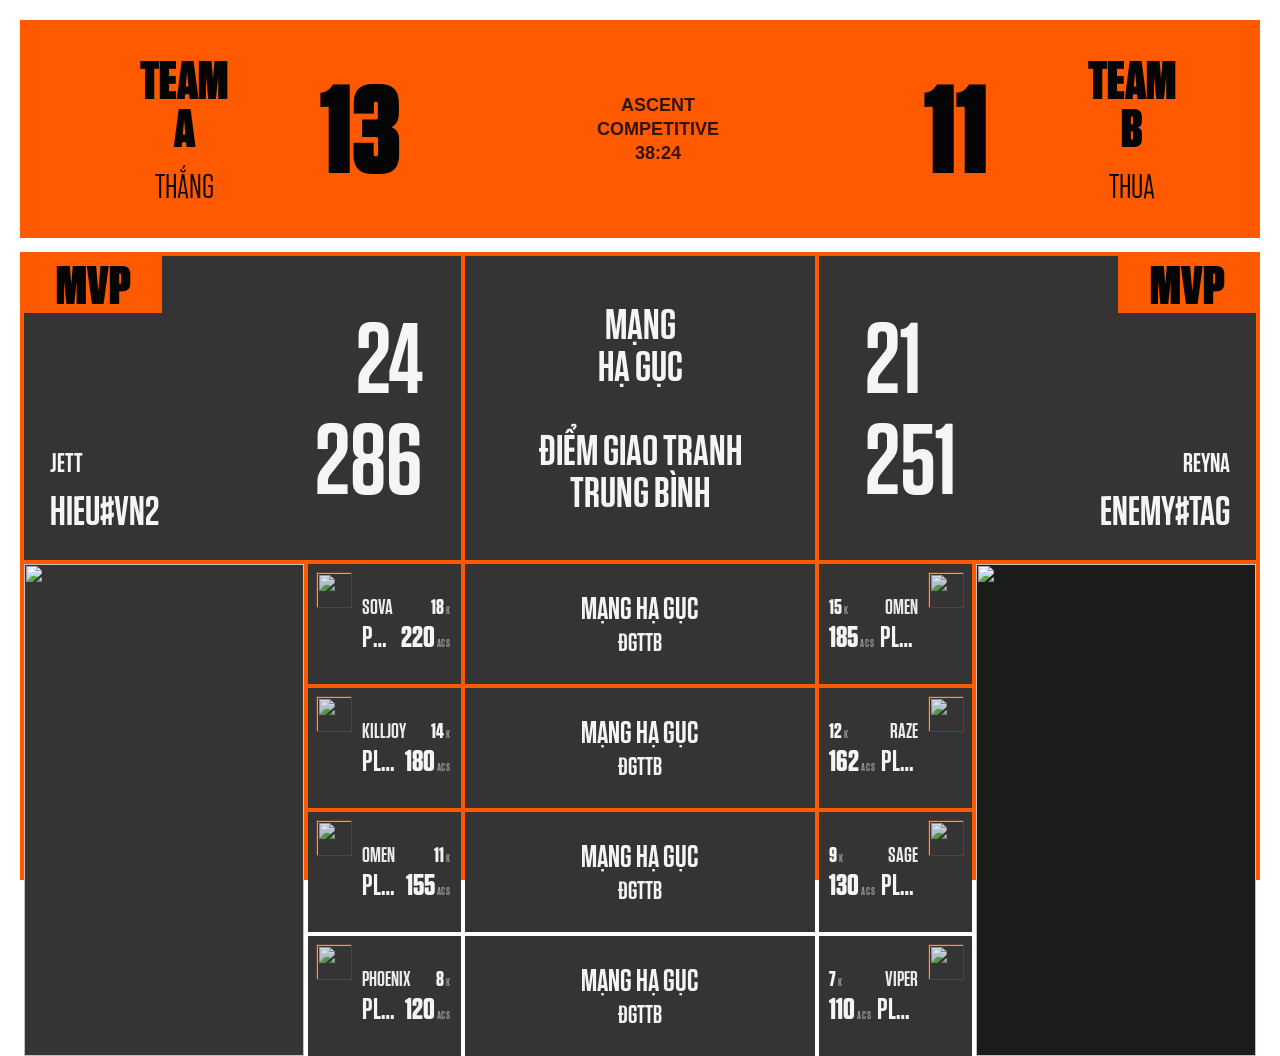
==== preview.html @ a328e536 "init: valorant postgame stats overlay với Henrik Dev v4" ====
﻿<!doctype html>
<html lang="vi">
<head>
  <meta charset="utf-8" />
  <meta name="viewport" content="width=device-width, initial-scale=1" />
  <title>VALORANT Postgame Overlay</title>
  <link rel="stylesheet" href="/static/css/overlay.css" />
</head>
<body>
  <main class="stage" id="stage" aria-label="VALORANT postgame overlay">
    <section class="overlay">
      <header class="score-header">
        <div class="team-block">
          <div class="team-name" data-bind="leftTeamName">TEAM A</div>
          <div class="result" data-bind="leftResult">THẮNG</div>
        </div>
        <div class="score" data-bind="leftScore">13</div>
        <div class="match-meta">
          <div data-bind="mapName">ASCENT</div>
          <div data-bind="queueName">COMPETITIVE</div>
          <div data-bind="duration">38:24</div>
        </div>
        <div class="score" data-bind="rightScore">13</div>
        <div class="team-block">
          <div class="team-name" data-bind="rightTeamName">TEAM A</div>
          <div class="result" data-bind="rightResult">THẮNG</div>
        </div>
      </header>

      <section class="main-grid">
        <div class="d-flex mvp-block-left">
          <article class="cell mvp-side left">
            <div class="mvp-ribbon">MVP</div>
            <div>
              <div class="player-name-small" data-bind="leftMvpAgent">AGENTASJSDF</div>
              <div class="player-name-large" data-bind="leftMvpName">AGENTASJSDFfanjaks</div>
            </div>
          </article>
  
          <article class="cell big-stat">
            <div class="numbers">
              <span data-bind="leftMvpKills">300</span>
              <span data-bind="leftMvpAcs">300</span>
            </div>
          </article>
        </div>

        <article class="cell center-title">
          <div>MẠNG<br>HẠ GỤC<br><br>ĐIỂM GIAO TRANH<br>TRUNG BÌNH</div>
        </article>

        <div class="d-flex mvp-block-right">
          <article class="cell big-stat">
            <div class="numbers">
              <span data-bind="rightMvpKills">300</span>
              <span data-bind="rightMvpAcs">300</span>
            </div>
          </article>
  
          <article class="cell mvp-side right">
            <div class="mvp-ribbon">MVP</div>
            <div>
              <div class="player-name-small" data-bind="rightMvpAgent">AGENTASJSDF</div>
              <div class="player-name-large" data-bind="rightMvpName">AGENTASJSDFfanjaks</div>
            </div>
          </article>
        </div>

        <aside class="cell side-panel">
          <img class="agent-art" data-panel-img="left" src="" alt="" />
        </aside>

        <article class="cell round-row round-row-l">
          <img class="agent-icon agent-icon-tl" data-round-left-icon="0" src="" alt="" />
          <div class="row-text">
            <div class="row-line">
              <div class="sub" data-round-left-sub="0">AGENTASJSDF</div>
              <span class="row-num"><span data-round-left-kills="0">0</span><span class="nl">K</span></span>
            </div>
            <div class="row-line">
              <div class="main" data-round-left-main="0">AGENTASJSDFfanjaks</div>
              <span class="row-num"><span data-round-left-acs="0">0</span><span class="nl">ACS</span></span>
            </div>
          </div>
        </article>
        <article class="cell round-center">
          <div>
            <div class="label">MẠNG HẠ GỤC</div>
            <div class="value">ĐGTTB</div>
          </div>
        </article>
        <article class="cell round-row round-row-r">
          <img class="agent-icon agent-icon-tr" data-round-right-icon="0" src="" alt="" />
          <div class="row-text">
            <div class="row-line">
              <span class="row-num"><span data-round-right-kills="0">0</span><span class="nl">K</span></span>
              <div class="sub" data-round-right-sub="0">AGENTASJSDF</div>
            </div>
            <div class="row-line">
              <span class="row-num"><span data-round-right-acs="0">0</span><span class="nl">ACS</span></span>
              <div class="main" data-round-right-main="0">AGENTASJSDFfanjaks</div>
            </div>
          </div>
        </article>

        <aside class="cell side-panel right">
          <img class="agent-art" data-panel-img="right" src="" alt="" />
        </aside>

        <article class="cell round-row round-row-l">
          <img class="agent-icon agent-icon-tl" data-round-left-icon="1" src="" alt="" />
          <div class="row-text">
            <div class="row-line">
              <div class="sub" data-round-left-sub="1">AGENTASJSDF</div>
              <span class="row-num"><span data-round-left-kills="1">0</span><span class="nl">K</span></span>
            </div>
            <div class="row-line">
              <div class="main" data-round-left-main="1">AGENTASJSDFfanjaks</div>
              <span class="row-num"><span data-round-left-acs="1">0</span><span class="nl">ACS</span></span>
            </div>
          </div>
        </article>
        <article class="cell round-center">
          <div>
            <div class="label">MẠNG HẠ GỤC</div>
            <div class="value">ĐGTTB</div>
          </div>
        </article>
        <article class="cell round-row round-row-r">
          <img class="agent-icon agent-icon-tr" data-round-right-icon="1" src="" alt="" />
          <div class="row-text">
            <div class="row-line">
              <span class="row-num"><span data-round-right-kills="1">0</span><span class="nl">K</span></span>
              <div class="sub" data-round-right-sub="1">AGENTASJSDF</div>
            </div>
            <div class="row-line">
              <span class="row-num"><span data-round-right-acs="1">0</span><span class="nl">ACS</span></span>
              <div class="main" data-round-right-main="1">AGENTASJSDFfanjaks</div>
            </div>
          </div>
        </article>

        <article class="cell round-row round-row-l">
          <img class="agent-icon agent-icon-tl" data-round-left-icon="2" src="" alt="" />
          <div class="row-text">
            <div class="row-line">
              <div class="sub" data-round-left-sub="2">AGENTASJSDF</div>
              <span class="row-num"><span data-round-left-kills="2">0</span><span class="nl">K</span></span>
            </div>
            <div class="row-line">
              <div class="main" data-round-left-main="2">AGENTASJSDFfanjaks</div>
              <span class="row-num"><span data-round-left-acs="2">0</span><span class="nl">ACS</span></span>
            </div>
          </div>
        </article>
        <article class="cell round-center">
          <div>
            <div class="label">MẠNG HẠ GỤC</div>
            <div class="value">ĐGTTB</div>
          </div>
        </article>
        <article class="cell round-row round-row-r">
          <img class="agent-icon agent-icon-tr" data-round-right-icon="2" src="" alt="" />
          <div class="row-text">
            <div class="row-line">
              <span class="row-num"><span data-round-right-kills="2">0</span><span class="nl">K</span></span>
              <div class="sub" data-round-right-sub="2">AGENTASJSDF</div>
            </div>
            <div class="row-line">
              <span class="row-num"><span data-round-right-acs="2">0</span><span class="nl">ACS</span></span>
              <div class="main" data-round-right-main="2">AGENTASJSDFfanjaks</div>
            </div>
          </div>
        </article>

        <article class="cell round-row round-row-l">
          <img class="agent-icon agent-icon-tl" data-round-left-icon="3" src="" alt="" />
          <div class="row-text">
            <div class="row-line">
              <div class="sub" data-round-left-sub="3">AGENTASJSDF</div>
              <span class="row-num"><span data-round-left-kills="3">0</span><span class="nl">K</span></span>
            </div>
            <div class="row-line">
              <div class="main" data-round-left-main="3">AGENTASJSDFfanjaks</div>
              <span class="row-num"><span data-round-left-acs="3">0</span><span class="nl">ACS</span></span>
            </div>
          </div>
        </article>
        <article class="cell round-center">
          <div>
            <div class="label">MẠNG HẠ GỤC</div>
            <div class="value">ĐGTTB</div>
          </div>
        </article>
        <article class="cell round-row round-row-r">
          <img class="agent-icon agent-icon-tr" data-round-right-icon="3" src="" alt="" />
          <div class="row-text">
            <div class="row-line">
              <span class="row-num"><span data-round-right-kills="3">0</span><span class="nl">K</span></span>
              <div class="sub" data-round-right-sub="3">AGENTASJSDF</div>
            </div>
            <div class="row-line">
              <span class="row-num"><span data-round-right-acs="3">0</span><span class="nl">ACS</span></span>
              <div class="main" data-round-right-main="3">AGENTASJSDFfanjaks</div>
            </div>
          </div>
        </article>
      </section>
    </section>
  </main>

  <script src="/static/js/overlay.js"></script>
</body>
</html>
---- static/css/overlay.css ----
@font-face {
  font-family: "Tungsten";
  src: url("/font/SVN-Tungsten Black.otf") format("opentype");
  font-weight: 900;
}
@font-face {
  font-family: "Tungsten";
  src: url("/font/SVN-Tungsten Bold.otf") format("opentype");
  font-weight: 700;
}
@font-face {
  font-family: "Tungsten";
  src: url("/font/SVN-Tungsten Semibold.otf") format("opentype");
  font-weight: 600;
}
@font-face {
  font-family: "Tungsten";
  src: url("/font/SVN-Tungsten Medium.otf") format("opentype");
  font-weight: 500;
}
@font-face {
  font-family: "Tungsten";
  src: url("/font/SVN-Tungsten Book.otf") format("opentype");
  font-weight: 400;
}
@font-face {
  font-family: "Tungsten";
  src: url("/font/SVN-Tungsten Light.otf") format("opentype");
  font-weight: 300;
}

:root {
  --canvas-w: 1920;
  --canvas-h: 1080;
  --orange: #ff5a00;
  --orange-soft: #ff751e;
  --dark: #343434;
  --dark-2: #1b1d1b;
  --white: #f5f5f5;
  --black: #050505;
  --line: 4px;
}

* { box-sizing: border-box; }

html,
body {
  width: 100%;
  height: 100%;
  margin: 0;
  overflow: hidden;
  background: transparent;
  color: var(--white);
  font-family: "Tungsten", Arial, Helvetica, sans-serif;
  text-transform: uppercase;
}

body {
  display: grid;
  place-items: center;
}

.stage {
  width: min(100vw, calc(100vh * 16 / 9));
  aspect-ratio: 16 / 9;
  background: transparent;
}

.overlay {
  position: absolute;
  inset: 20px;
}

.score-header {
  height: 218px;
  background: var(--orange);
  color: var(--black);
  display: grid;
  grid-template-columns: 1fr 265px 330px 265px 1fr;
  align-items: center;
  padding: 0 120px;
}

.team-block {
  text-align: center;
  line-height: 0.9;
}

.team-block .team-name {
  font-size: 54px;
  font-weight: 900;
}

.team-block .result {
  margin-top: 18px;
  font-size: 34px;
  line-height: 0.92;
}

.score {
  text-align: center;
  font-size: 126px;
  font-weight: 900;
  line-height: 1;
}

.match-meta {
  text-align: center;
  font-family: Arial, Helvetica, sans-serif;
  font-weight: 900;
  font-size: 18px;
  line-height: 1.35;
  opacity: 0.82;
}

.main-grid {
  font-weight: 600;
  position: absolute;
  top: 232px;
  left: 0;
  right: 0;
  bottom: 0;
  display: grid;
  grid-template-columns: 280px 1fr 350px 1fr 280px;
  grid-template-rows: 304px repeat(4, 120px);
  background: var(--orange);
  border: var(--line) solid var(--orange);
  gap: var(--line);
}

.cell {
  position: relative;
  overflow: hidden;
}

.mvp-side {
  flex: 1;
  background: var(--dark);
  display: flex;
  align-items: end;
  padding: 0 26px 30px 26px;
}

.mvp-side.right {
  justify-content: end;
  text-align: right;
}

.mvp-ribbon {
  position: absolute;
  top: 0;
  width: 138px;
  height: 57px;
  background: var(--orange);
  color: var(--black);
  display: grid;
  place-items: center;
  font-size: 55px;
  line-height: 1;
  font-weight: 900;
}

.mvp-side.left .mvp-ribbon { left: 0; }
.mvp-side.right .mvp-ribbon { right: 0; }

.player-name-small {
  font-size: 27px;
  line-height: 0.95;
  color: var(--white);
  max-width: 100%;
  white-space: nowrap;
  text-overflow: ellipsis;
  overflow: hidden;
}

.player-name-large {
  margin-top: 17px;
  font-size: 41px;
  line-height: 0.9;
  color: var(--white);
  max-width: 100%;
  white-space: nowrap;
  text-overflow: ellipsis;
  overflow: hidden;
}

.big-stat {
  display: flex;
  flex-direction: column;
  justify-content: center;
  padding: 0 38px 0 46px;
  background: var(--dark);
  flex-shrink: 0;
}

.big-stat.right {
  align-items: flex-end;
  padding: 0 46px 0 38px;
  text-align: right;
}

.big-stat .numbers {
  display: grid;
  gap: 23px;
  color: var(--white);
  font-size: 100px;
  line-height: 0.78;
}

.big-stat .metric-labels {
  text-align: center;
  font-size: 47px;
  line-height: 0.92;
  color: var(--white);
}

.center-title {
  display: grid;
  place-items: center;
  text-align: center;
  background: var(--dark);
  color: var(--white);
  font-size: 43px;
  line-height: 0.98;
  padding: 10px 26px;
}

.side-panel {
  grid-row: 2 / span 4;
  background: var(--dark);
  display: grid;
  place-items: center;
  padding: 0;
  overflow: hidden;
}

.side-panel.right {
  grid-column: 5;
  background: var(--dark-2);
}

.agent-art {
  width: 100%;
  height: 100%;
  object-fit: cover;
  object-position: top center;
  display: block;
}

.agent-icon {
  position: absolute;
  width: 36px;
  height: 36px;
  object-fit: cover;
  opacity: 0.85;
  border: 1px solid rgba(255, 90, 0, 0.3);
}
.agent-icon-tl { top: 8px; left: 8px; }
.agent-icon-tr { top: 8px; right: 8px; }

.round-row {
  background: var(--dark);
}

.round-row-l {
  display: flex;
  align-items: center;
  padding: 8px 10px 8px 54px;
  text-align: left;
}

.round-row-r {
  display: flex;
  align-items: center;
  justify-content: flex-end;
  padding: 8px 54px 8px 10px;
  text-align: right;
}

.row-text {
  min-width: 0;
  flex: 1;
  overflow: hidden;
  display: flex;
  flex-direction: column;
  gap: 7px;
}

.row-line {
  display: flex;
  align-items: baseline;
  justify-content: space-between;
  gap: 6px;
}

.row-num {
  white-space: nowrap;
  flex-shrink: 0;
  font-weight: 700;
  line-height: 0.9;
  color: var(--white);
}

.row-line:first-child .row-num { font-size: 21px; }
.row-line:last-child  .row-num { font-size: 30px; }

.row-num .nl {
  font-size: 11px;
  font-weight: 600;
  opacity: 0.5;
  letter-spacing: 0.07em;
  margin-left: 2px;
}

.round-row .sub {
  font-size: 21px;
  line-height: 0.9;
  color: var(--white);
  opacity: 0.95;
  white-space: nowrap;
  overflow: hidden;
  text-overflow: ellipsis;
  flex: 1;
  min-width: 0;
}

.round-row .main {
  font-size: 30px;
  line-height: 0.9;
  color: var(--white);
  white-space: nowrap;
  overflow: hidden;
  text-overflow: ellipsis;
  flex: 1;
  min-width: 0;
}

.round-center {
  display: grid;
  place-items: center;
  text-align: center;
  background: var(--dark);
  color: var(--white);
  padding: 10px 16px;
}

.round-center .label {
  font-size: 31px;
  line-height: 0.9;
}

.round-center .value {
  margin-top: 8px;
  font-size: 25px;
  line-height: 0.9;
}

.screen-label {
  position: absolute;
  left: 52px;
  top: 240px;
  font-family: Arial, Helvetica, sans-serif;
  font-weight: 900;
  color: rgba(255,255,255,0.0);
}

.mvp-block-left { grid-column: 1 / 3; }
.mvp-block-left .big-stat span { text-align: right; }
.mvp-block-right { grid-column: 4 / 6; }

.d-flex {
  display: flex;
  height: 100%;
  align-items: stretch;
  justify-content: space-between;
}

@media (max-aspect-ratio: 16/9) {
  .stage { width: 100vw; }
}
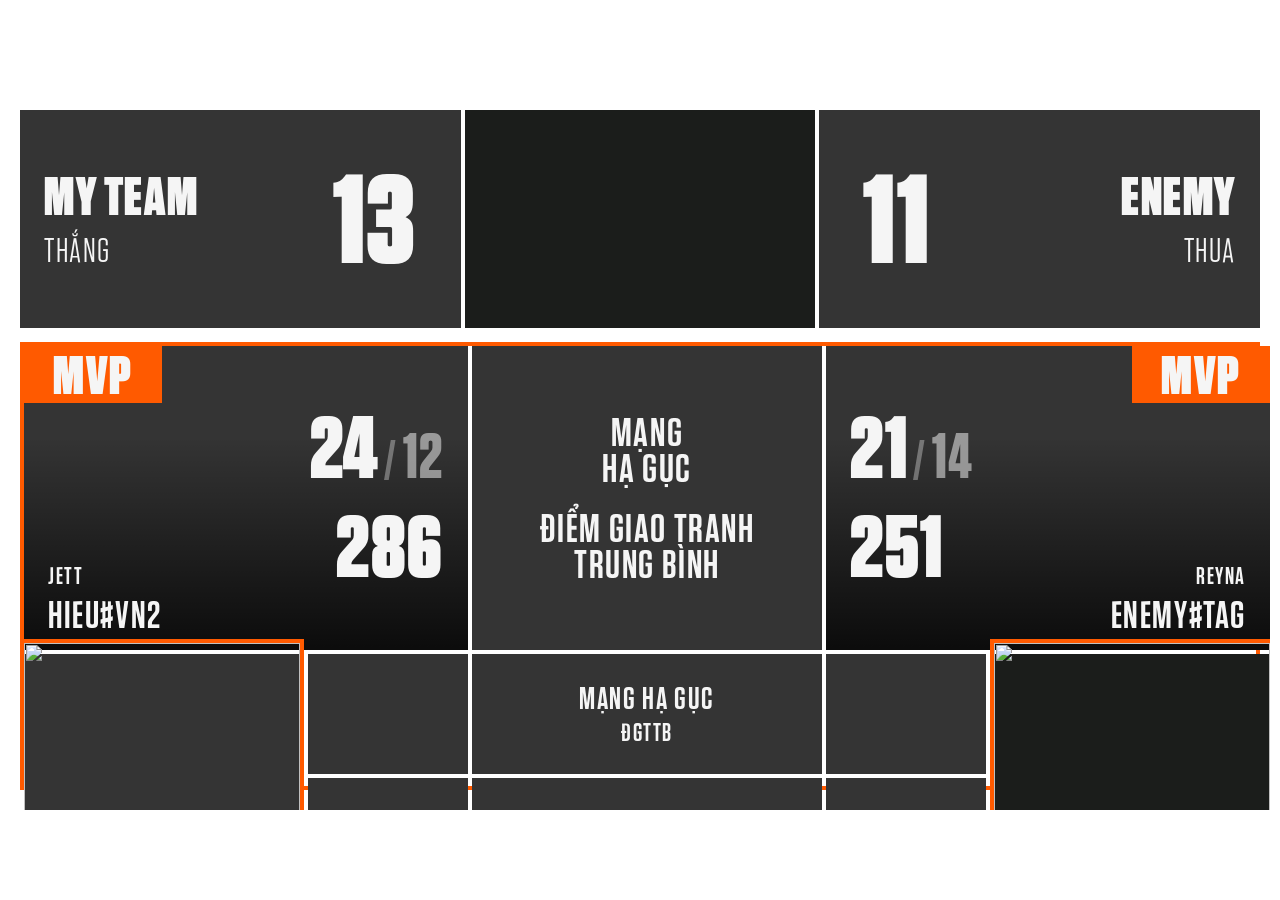
==== commit 3c8b3125: "feat: add map panels, map name labels, and splash art to overlay" ====
--- a/preview.html
+++ b/preview.html
@@ -8,207 +8,232 @@
 </head>
 <body>
   <main class="stage" id="stage" aria-label="VALORANT postgame overlay">
+    <div class="bg-layer" id="bg-layer"></div>
     <section class="overlay">
+
       <header class="score-header">
-        <div class="team-block">
-          <div class="team-name" data-bind="leftTeamName">TEAM A</div>
-          <div class="result" data-bind="leftResult">THẮNG</div>
+        <div class="team-block left">
+          <img class="team-logo" data-bind-img="leftTeamLogo" src="" alt="" />
+          <div class="team-text">
+            <div class="team-name" data-bind="leftTeamName">TEAM A</div>
+            <div class="result" data-bind="leftResult">THẮNG</div>
+          </div>
+          <div class="score left" data-bind="leftScore">13</div>
         </div>
-        <div class="score" data-bind="leftScore">13</div>
-        <div class="match-meta">
-          <div data-bind="mapName">ASCENT</div>
-          <div data-bind="queueName">COMPETITIVE</div>
-          <div data-bind="duration">38:24</div>
+        <div class="league-center">
+          <img class="league-logo" data-bind-img="leagueLogo" src="" alt="" />
+          <!-- <div class="match-meta">
+            <div data-bind="mapName">ASCENT</div>
+            <div data-bind="queueName">COMPETITIVE</div>
+            <div data-bind="duration">38:24</div>
+          </div> -->
         </div>
-        <div class="score" data-bind="rightScore">13</div>
-        <div class="team-block">
-          <div class="team-name" data-bind="rightTeamName">TEAM A</div>
-          <div class="result" data-bind="rightResult">THẮNG</div>
+        <div class="team-block right">
+          <img class="team-logo" data-bind-img="rightTeamLogo" src="" alt="" />
+          <div class="team-text right">
+            <div class="team-name" data-bind="rightTeamName">TEAM B</div>
+            <div class="result" data-bind="rightResult">THUA</div>
+          </div>
+          <div class="score right" data-bind="rightScore">11</div>
         </div>
       </header>
 
       <section class="main-grid">
-        <div class="d-flex mvp-block-left">
-          <article class="cell mvp-side left">
-            <div class="mvp-ribbon">MVP</div>
-            <div>
-              <div class="player-name-small" data-bind="leftMvpAgent">AGENTASJSDF</div>
-              <div class="player-name-large" data-bind="leftMvpName">AGENTASJSDFfanjaks</div>
-            </div>
-          </article>
-  
-          <article class="cell big-stat">
-            <div class="numbers">
-              <span data-bind="leftMvpKills">300</span>
-              <span data-bind="leftMvpAcs">300</span>
-            </div>
-          </article>
-        </div>
-
-        <article class="cell center-title">
-          <div>MẠNG<br>HẠ GỤC<br><br>ĐIỂM GIAO TRANH<br>TRUNG BÌNH</div>
-        </article>
-
-        <div class="d-flex mvp-block-right">
-          <article class="cell big-stat">
-            <div class="numbers">
-              <span data-bind="rightMvpKills">300</span>
-              <span data-bind="rightMvpAcs">300</span>
-            </div>
-          </article>
-  
-          <article class="cell mvp-side right">
-            <div class="mvp-ribbon">MVP</div>
-            <div>
-              <div class="player-name-small" data-bind="rightMvpAgent">AGENTASJSDF</div>
-              <div class="player-name-large" data-bind="rightMvpName">AGENTASJSDFfanjaks</div>
-            </div>
-          </article>
-        </div>
-
-        <aside class="cell side-panel">
-          <img class="agent-art" data-panel-img="left" src="" alt="" />
-        </aside>
-
+
+        <!-- ── Row 1: MVP (portrait + stats merged) ────── -->
+        <aside class="cell mvp-cell left">
+          <img class="agent-art" data-bind-img="leftMvpPortrait" src="" alt="" />
+          <div class="mvp-ribbon">MVP</div>
+          <div class="mvp-overlay">
+            <div class="mvp-bottom">
+              <div class="mvp-info">
+                <div class="player-name-small" data-bind="leftMvpAgent">NEON</div>
+                <div class="player-name-large" data-bind="leftMvpName">BUZZ</div>
+              </div>
+              <div class="mvp-numbers left">
+                <div class="mvp-stat-row">
+                  <span class="stat-val" data-bind="leftMvpKills">23</span>
+                  <span class="stat-sep">/</span>
+                  <span class="stat-deaths" data-bind="leftMvpDeaths">16</span>
+                </div>
+                <div class="mvp-stat-row">
+                  <span class="stat-val" data-bind="leftMvpAcs">305</span>
+                </div>
+              </div>
+            </div>
+          </div>
+        </aside>
+
+        <article class="cell center-mvp-labels">
+          <div class="mvp-label-list">
+            <div>MẠNG <br> HẠ GỤC</div>
+            <div>ĐIỂM GIAO TRANH <br> TRUNG BÌNH</div>
+          </div>
+        </article>
+
+        <aside class="cell mvp-cell right">
+          <img class="agent-art" data-bind-img="rightMvpPortrait" src="" alt="" />
+          <div class="mvp-ribbon right">MVP</div>
+          <div class="mvp-overlay">
+            <div class="mvp-bottom">
+              <div class="mvp-numbers right">
+                <div class="mvp-stat-row right">
+                  <span class="stat-deaths" data-bind="rightMvpDeaths">15</span>
+                  <span class="stat-sep">/</span>
+                  <span class="stat-val" data-bind="rightMvpKills">15</span>
+                </div>
+                <div class="mvp-stat-row right">
+                  <span class="stat-val" data-bind="rightMvpAcs">207</span>
+                </div>
+              </div>
+              <div class="mvp-info right">
+                <div class="player-name-small" data-bind="rightMvpAgent">KAY/O</div>
+                <div class="player-name-large" data-bind="rightMvpName">CRAZYGUY</div>
+              </div>
+            </div>
+          </div>
+        </aside>
+
+        <!-- ── Side panels: map image (rows 2–5) ────────── -->
+        <aside class="cell map-panel left">
+          <img class="map-art" data-bind-img="mapImageLeft" src="" alt="" />
+          <div class="map-name-label" data-bind="mapNameLeft">MAP</div>
+        </aside>
+
+        <!-- ── Row 2 ──────────────────────────────────── -->
         <article class="cell round-row round-row-l">
           <img class="agent-icon agent-icon-tl" data-round-left-icon="0" src="" alt="" />
           <div class="row-text">
             <div class="row-line">
-              <div class="sub" data-round-left-sub="0">AGENTASJSDF</div>
-              <span class="row-num"><span data-round-left-kills="0">0</span><span class="nl">K</span></span>
-            </div>
-            <div class="row-line">
-              <div class="main" data-round-left-main="0">AGENTASJSDFfanjaks</div>
-              <span class="row-num"><span data-round-left-acs="0">0</span><span class="nl">ACS</span></span>
-            </div>
-          </div>
-        </article>
-        <article class="cell round-center">
-          <div>
-            <div class="label">MẠNG HẠ GỤC</div>
-            <div class="value">ĐGTTB</div>
-          </div>
+              <div class="sub" data-round-left-sub="0">ASTRA</div>
+              <span class="row-num"><span data-round-left-kills="0">0</span></span>
+            </div>
+            <div class="row-line">
+              <div class="main" data-round-left-main="0">PLAYER01#VN</div>
+              <span class="row-num"><span data-round-left-acs="0">0</span></span>
+            </div>
+          </div>
+        </article>
+        <article class="cell round-center">
+          <div><div class="label">MẠNG HẠ GỤC</div><div class="value">ĐGTTB</div></div>
         </article>
         <article class="cell round-row round-row-r">
           <img class="agent-icon agent-icon-tr" data-round-right-icon="0" src="" alt="" />
           <div class="row-text">
             <div class="row-line">
-              <span class="row-num"><span data-round-right-kills="0">0</span><span class="nl">K</span></span>
-              <div class="sub" data-round-right-sub="0">AGENTASJSDF</div>
-            </div>
-            <div class="row-line">
-              <span class="row-num"><span data-round-right-acs="0">0</span><span class="nl">ACS</span></span>
-              <div class="main" data-round-right-main="0">AGENTASJSDFfanjaks</div>
-            </div>
-          </div>
-        </article>
-
-        <aside class="cell side-panel right">
-          <img class="agent-art" data-panel-img="right" src="" alt="" />
-        </aside>
-
+              <span class="row-num"><span data-round-right-kills="0">0</span></span>
+              <div class="sub" data-round-right-sub="0">OMEN</div>
+            </div>
+            <div class="row-line">
+              <span class="row-num"><span data-round-right-acs="0">0</span></span>
+              <div class="main" data-round-right-main="0">PLAYER06#VN</div>
+            </div>
+          </div>
+        </article>
+
+        <!-- ── Row 3 ──────────────────────────────────── -->
         <article class="cell round-row round-row-l">
           <img class="agent-icon agent-icon-tl" data-round-left-icon="1" src="" alt="" />
           <div class="row-text">
             <div class="row-line">
-              <div class="sub" data-round-left-sub="1">AGENTASJSDF</div>
-              <span class="row-num"><span data-round-left-kills="1">0</span><span class="nl">K</span></span>
-            </div>
-            <div class="row-line">
-              <div class="main" data-round-left-main="1">AGENTASJSDFfanjaks</div>
-              <span class="row-num"><span data-round-left-acs="1">0</span><span class="nl">ACS</span></span>
-            </div>
-          </div>
-        </article>
-        <article class="cell round-center">
-          <div>
-            <div class="label">MẠNG HẠ GỤC</div>
-            <div class="value">ĐGTTB</div>
-          </div>
+              <div class="sub" data-round-left-sub="1">KILLJOY</div>
+              <span class="row-num"><span data-round-left-kills="1">0</span></span>
+            </div>
+            <div class="row-line">
+              <div class="main" data-round-left-main="1">PLAYER02#VN</div>
+              <span class="row-num"><span data-round-left-acs="1">0</span></span>
+            </div>
+          </div>
+        </article>
+        <article class="cell round-center">
+          <div><div class="label">MẠNG HẠ GỤC</div><div class="value">ĐGTTB</div></div>
         </article>
         <article class="cell round-row round-row-r">
           <img class="agent-icon agent-icon-tr" data-round-right-icon="1" src="" alt="" />
           <div class="row-text">
             <div class="row-line">
-              <span class="row-num"><span data-round-right-kills="1">0</span><span class="nl">K</span></span>
-              <div class="sub" data-round-right-sub="1">AGENTASJSDF</div>
-            </div>
-            <div class="row-line">
-              <span class="row-num"><span data-round-right-acs="1">0</span><span class="nl">ACS</span></span>
-              <div class="main" data-round-right-main="1">AGENTASJSDFfanjaks</div>
-            </div>
-          </div>
-        </article>
-
+              <span class="row-num"><span data-round-right-kills="1">0</span></span>
+              <div class="sub" data-round-right-sub="1">RAZE</div>
+            </div>
+            <div class="row-line">
+              <span class="row-num"><span data-round-right-acs="1">0</span></span>
+              <div class="main" data-round-right-main="1">PLAYER07#VN</div>
+            </div>
+          </div>
+        </article>
+
+        <!-- ── Row 4 ──────────────────────────────────── -->
         <article class="cell round-row round-row-l">
           <img class="agent-icon agent-icon-tl" data-round-left-icon="2" src="" alt="" />
           <div class="row-text">
             <div class="row-line">
-              <div class="sub" data-round-left-sub="2">AGENTASJSDF</div>
-              <span class="row-num"><span data-round-left-kills="2">0</span><span class="nl">K</span></span>
-            </div>
-            <div class="row-line">
-              <div class="main" data-round-left-main="2">AGENTASJSDFfanjaks</div>
-              <span class="row-num"><span data-round-left-acs="2">0</span><span class="nl">ACS</span></span>
-            </div>
-          </div>
-        </article>
-        <article class="cell round-center">
-          <div>
-            <div class="label">MẠNG HẠ GỤC</div>
-            <div class="value">ĐGTTB</div>
-          </div>
+              <div class="sub" data-round-left-sub="2">OMEN</div>
+              <span class="row-num"><span data-round-left-kills="2">0</span></span>
+            </div>
+            <div class="row-line">
+              <div class="main" data-round-left-main="2">PLAYER03#VN</div>
+              <span class="row-num"><span data-round-left-acs="2">0</span></span>
+            </div>
+          </div>
+        </article>
+        <article class="cell round-center">
+          <div><div class="label">MẠNG HẠ GỤC</div><div class="value">ĐGTTB</div></div>
         </article>
         <article class="cell round-row round-row-r">
           <img class="agent-icon agent-icon-tr" data-round-right-icon="2" src="" alt="" />
           <div class="row-text">
             <div class="row-line">
-              <span class="row-num"><span data-round-right-kills="2">0</span><span class="nl">K</span></span>
-              <div class="sub" data-round-right-sub="2">AGENTASJSDF</div>
-            </div>
-            <div class="row-line">
-              <span class="row-num"><span data-round-right-acs="2">0</span><span class="nl">ACS</span></span>
-              <div class="main" data-round-right-main="2">AGENTASJSDFfanjaks</div>
-            </div>
-          </div>
-        </article>
-
+              <span class="row-num"><span data-round-right-kills="2">0</span></span>
+              <div class="sub" data-round-right-sub="2">SAGE</div>
+            </div>
+            <div class="row-line">
+              <span class="row-num"><span data-round-right-acs="2">0</span></span>
+              <div class="main" data-round-right-main="2">PLAYER08#VN</div>
+            </div>
+          </div>
+        </article>
+
+        <!-- ── Row 5 ──────────────────────────────────── -->
         <article class="cell round-row round-row-l">
           <img class="agent-icon agent-icon-tl" data-round-left-icon="3" src="" alt="" />
           <div class="row-text">
             <div class="row-line">
-              <div class="sub" data-round-left-sub="3">AGENTASJSDF</div>
-              <span class="row-num"><span data-round-left-kills="3">0</span><span class="nl">K</span></span>
-            </div>
-            <div class="row-line">
-              <div class="main" data-round-left-main="3">AGENTASJSDFfanjaks</div>
-              <span class="row-num"><span data-round-left-acs="3">0</span><span class="nl">ACS</span></span>
-            </div>
-          </div>
-        </article>
-        <article class="cell round-center">
-          <div>
-            <div class="label">MẠNG HẠ GỤC</div>
-            <div class="value">ĐGTTB</div>
-          </div>
+              <div class="sub" data-round-left-sub="3">PHOENIX</div>
+              <span class="row-num"><span data-round-left-kills="3">0</span></span>
+            </div>
+            <div class="row-line">
+              <div class="main" data-round-left-main="3">PLAYER04#VN</div>
+              <span class="row-num"><span data-round-left-acs="3">0</span></span>
+            </div>
+          </div>
+        </article>
+        <article class="cell round-center">
+          <div><div class="label">MẠNG HẠ GỤC</div><div class="value">ĐGTTB</div></div>
         </article>
         <article class="cell round-row round-row-r">
           <img class="agent-icon agent-icon-tr" data-round-right-icon="3" src="" alt="" />
           <div class="row-text">
             <div class="row-line">
-              <span class="row-num"><span data-round-right-kills="3">0</span><span class="nl">K</span></span>
-              <div class="sub" data-round-right-sub="3">AGENTASJSDF</div>
-            </div>
-            <div class="row-line">
-              <span class="row-num"><span data-round-right-acs="3">0</span><span class="nl">ACS</span></span>
-              <div class="main" data-round-right-main="3">AGENTASJSDFfanjaks</div>
-            </div>
-          </div>
-        </article>
+              <span class="row-num"><span data-round-right-kills="3">0</span></span>
+              <div class="sub" data-round-right-sub="3">VIPER</div>
+            </div>
+            <div class="row-line">
+              <span class="row-num"><span data-round-right-acs="3">0</span></span>
+              <div class="main" data-round-right-main="3">PLAYER09#VN</div>
+            </div>
+          </div>
+        </article>
+
+        <!-- ── Right map panel (rows 2–5) ────────────── -->
+        <aside class="cell map-panel right">
+          <img class="map-art" data-bind-img="mapImageRight" src="" alt="" />
+          <div class="map-name-label" data-bind="mapNameRight">MAP</div>
+        </aside>
+
       </section>
     </section>
   </main>
 
   <script src="/static/js/overlay.js"></script>
 </body>
-</html>+</html>
--- a/static/css/overlay.css
+++ b/static/css/overlay.css
@@ -1,380 +1,431 @@
 @font-face {
   font-family: "Tungsten";
-  src: url("/font/SVN-Tungsten Black.otf") format("opentype");
+  src: url("/static/fonts/SVN-Tungsten Black.otf") format("opentype");
   font-weight: 900;
 }
 @font-face {
   font-family: "Tungsten";
-  src: url("/font/SVN-Tungsten Bold.otf") format("opentype");
+  src: url("/static/fonts/SVN-Tungsten Bold.otf") format("opentype");
   font-weight: 700;
 }
 @font-face {
   font-family: "Tungsten";
-  src: url("/font/SVN-Tungsten Semibold.otf") format("opentype");
+  src: url("/static/fonts/SVN-Tungsten Semibold.otf") format("opentype");
   font-weight: 600;
 }
 @font-face {
   font-family: "Tungsten";
-  src: url("/font/SVN-Tungsten Medium.otf") format("opentype");
+  src: url("/static/fonts/SVN-Tungsten Medium.otf") format("opentype");
   font-weight: 500;
 }
 @font-face {
   font-family: "Tungsten";
-  src: url("/font/SVN-Tungsten Book.otf") format("opentype");
+  src: url("/static/fonts/SVN-Tungsten Book.otf") format("opentype");
   font-weight: 400;
 }
 @font-face {
   font-family: "Tungsten";
-  src: url("/font/SVN-Tungsten Light.otf") format("opentype");
+  src: url("/static/fonts/SVN-Tungsten Light.otf") format("opentype");
   font-weight: 300;
 }
 
+/* ── CSS custom properties (overridden by overlay.js for live config) ──── */
 :root {
-  --canvas-w: 1920;
-  --canvas-h: 1080;
-  --orange: #ff5a00;
-  --orange-soft: #ff751e;
-  --dark: #343434;
-  --dark-2: #1b1d1b;
-  --white: #f5f5f5;
-  --black: #050505;
-  --line: 4px;
-}
+  --primary-rgb:  255, 90, 0;      /* #ff5a00 */
+  --primary-a:    1;
+  --cell-rgb:     52, 52, 52;      /* #343434 */
+  --cell-a:       1;
+  --cell2-rgb:    27, 29, 27;      /* #1b1d1b */
+  --cell2-a:      1;
+  --white:        #f5f5f5;
+  --black:        #050505;
+  --line:         4px;
+  --font-overlay: "Tungsten";
+}
+
+/* shorthand helpers used throughout */
+.bg-primary { background: rgba(var(--primary-rgb), var(--primary-a)); }
+.bg-cell    { background: rgba(var(--cell-rgb),    var(--cell-a));    }
+.bg-cell2   { background: rgba(var(--cell2-rgb),   var(--cell2-a));   }
 
 * { box-sizing: border-box; }
 
-html,
-body {
-  width: 100%;
-  height: 100%;
-  margin: 0;
-  overflow: hidden;
+html, body {
+  width: 100%; height: 100%;
+  margin: 0; overflow: hidden;
   background: transparent;
   color: var(--white);
-  font-family: "Tungsten", Arial, Helvetica, sans-serif;
+  font-family: var(--font-overlay), "Tungsten", Arial, Helvetica, sans-serif;
   text-transform: uppercase;
-}
-
-body {
-  display: grid;
-  place-items: center;
-}
+  letter-spacing: 0.1em;
+}
+
+body { display: grid; place-items: center; }
 
 .stage {
   width: min(100vw, calc(100vh * 16 / 9));
   aspect-ratio: 16 / 9;
+  position: relative;
+  overflow: hidden;
   background: transparent;
 }
 
-.overlay {
-  position: absolute;
-  inset: 20px;
-}
-
+.bg-layer {
+  position: absolute;
+  inset: 0;
+  background-size: cover;
+  background-position: center;
+  background-repeat: no-repeat;
+  pointer-events: none;
+}
+
+.overlay { position: absolute; inset: 20px; z-index: 1; }
+
+/* ── Score header ──────────────────────────────────────────────────────── */
 .score-header {
   height: 218px;
-  background: var(--orange);
-  color: var(--black);
+  /* background: rgba(var(--primary-rgb), var(--primary-a)); */
+  color: var(--white);
   display: grid;
-  grid-template-columns: 1fr 265px 330px 265px 1fr;
+  grid-template-columns: 280px 1fr 350px 1fr 280px;
   align-items: center;
-  padding: 0 120px;
+  gap: var(--line);
 }
 
 .team-block {
-  text-align: center;
-  line-height: 0.9;
-}
-
-.team-block .team-name {
-  font-size: 54px;
-  font-weight: 900;
-}
-
-.team-block .result {
-  margin-top: 18px;
-  font-size: 34px;
-  line-height: 0.92;
-}
+  height: 100%;
+  background: rgba(var(--cell-rgb), var(--cell-a));
+  display: flex;
+  align-items: center;
+  gap: 20px;
+  padding: 0 24px;
+}
+.team-block.left { 
+  grid-column: 1 / 3;
+}
+.team-block.right { 
+  grid-column: 4 / 6;
+  flex-direction: row-reverse; 
+}
+
+.team-logo {
+  height: 150px;
+  width:  150px;
+  object-fit: contain;
+  flex-shrink: 0;
+}
+.team-logo:not([src]), .team-logo[src=""] { display: none; }
+
+.team-text { line-height: 0.9; }
+.team-text.right { text-align: right; }
+.team-name { font-size: 54px; font-weight: 900; }
+.result    { margin-top: 14px; font-size: 34px; line-height: 0.92; }
 
 .score {
+  flex: 1;
+  display: flex;
+  align-items: center;
   text-align: center;
   font-size: 126px;
   font-weight: 900;
   line-height: 1;
-}
+  padding: 0 20px;
+}
+
+.score.left {
+  flex-direction: row-reverse;
+}
+
+.league-center {
+  height: 100%;
+  background: rgba(var(--cell2-rgb), var(--cell2-a));
+  display: flex;
+  flex-direction: column;
+  align-items: center;
+  justify-content: center;
+  gap: 6px;
+  text-align: center;
+}
+.league-logo {
+  max-height: 170px;
+  max-width:  220px;
+  object-fit: contain;
+}
+.league-logo:not([src]), .league-logo[src=""] { display: none; }
 
 .match-meta {
-  text-align: center;
   font-family: Arial, Helvetica, sans-serif;
   font-weight: 900;
-  font-size: 18px;
+  font-size: 16px;
   line-height: 1.35;
   opacity: 0.82;
 }
 
+/* ── Main grid ─────────────────────────────────────────────────────────── */
 .main-grid {
   font-weight: 600;
   position: absolute;
-  top: 232px;
-  left: 0;
-  right: 0;
-  bottom: 0;
+  top: 232px; left: 0; right: 0; bottom: 0;
   display: grid;
   grid-template-columns: 280px 1fr 350px 1fr 280px;
   grid-template-rows: 304px repeat(4, 120px);
-  background: var(--orange);
-  border: var(--line) solid var(--orange);
+  /* background: rgba(var(--primary-rgb), var(--primary-a)); */
+  border: var(--line) solid rgba(var(--primary-rgb), var(--primary-a));
   gap: var(--line);
 }
 
-.cell {
+.cell { position: relative; overflow: hidden; }
+
+/* ── Merged MVP cell (cols 1-2 or 4-5, row 1) ─────────────────────────── */
+.mvp-cell {
+  grid-row: 1;
+  background: rgba(var(--cell-rgb), var(--cell-a));
   position: relative;
   overflow: hidden;
 }
-
-.mvp-side {
-  flex: 1;
-  background: var(--dark);
-  display: flex;
-  align-items: end;
-  padding: 0 26px 30px 26px;
-}
-
-.mvp-side.right {
-  justify-content: end;
-  text-align: right;
-}
-
-.mvp-ribbon {
-  position: absolute;
-  top: 0;
-  width: 138px;
-  height: 57px;
-  background: var(--orange);
-  color: var(--black);
-  display: grid;
-  place-items: center;
-  font-size: 55px;
-  line-height: 1;
-  font-weight: 900;
-}
-
-.mvp-side.left .mvp-ribbon { left: 0; }
-.mvp-side.right .mvp-ribbon { right: 0; }
-
-.player-name-small {
-  font-size: 27px;
-  line-height: 0.95;
-  color: var(--white);
-  max-width: 100%;
-  white-space: nowrap;
-  text-overflow: ellipsis;
-  overflow: hidden;
-}
-
-.player-name-large {
-  margin-top: 17px;
-  font-size: 41px;
-  line-height: 0.9;
-  color: var(--white);
-  max-width: 100%;
-  white-space: nowrap;
-  text-overflow: ellipsis;
-  overflow: hidden;
-}
-
-.big-stat {
-  display: flex;
-  flex-direction: column;
-  justify-content: center;
-  padding: 0 38px 0 46px;
-  background: var(--dark);
-  flex-shrink: 0;
-}
-
-.big-stat.right {
-  align-items: flex-end;
-  padding: 0 46px 0 38px;
-  text-align: right;
-}
-
-.big-stat .numbers {
-  display: grid;
-  gap: 23px;
-  color: var(--white);
-  font-size: 100px;
-  line-height: 0.78;
-}
-
-.big-stat .metric-labels {
-  text-align: center;
-  font-size: 47px;
-  line-height: 0.92;
-  color: var(--white);
-}
-
-.center-title {
-  display: grid;
-  place-items: center;
-  text-align: center;
-  background: var(--dark);
-  color: var(--white);
-  font-size: 43px;
-  line-height: 0.98;
-  padding: 10px 26px;
-}
-
-.side-panel {
-  grid-row: 2 / span 4;
-  background: var(--dark);
-  display: grid;
-  place-items: center;
-  padding: 0;
-  overflow: hidden;
-}
-
-.side-panel.right {
-  grid-column: 5;
-  background: var(--dark-2);
-}
-
-.agent-art {
-  width: 100%;
-  height: 100%;
+.mvp-cell.left  { grid-column: 1 / 3; }
+.mvp-cell.right { grid-column: 4 / 6; }
+
+.mvp-cell .agent-art {
+  position: absolute;
+  top: -100px;
+  width: 100%; height: 100%;
   object-fit: cover;
   object-position: top center;
+  transform: scale(1.45);
+  transform-origin: top center;
   display: block;
 }
 
+.mvp-ribbon {
+  position: absolute;
+  top: 0; left: 0;
+  z-index: 2;
+  width: 138px; height: 57px;
+  background: rgba(var(--primary-rgb), var(--primary-a));
+  color: var(--white);
+  display: grid; place-items: center;
+  font-size: 55px; line-height: 1; font-weight: 900;
+}
+.mvp-ribbon.right { left: auto; right: 0; }
+
+.mvp-overlay {
+  position: absolute;
+  inset: 0;
+  z-index: 1;
+  display: flex;
+  flex-direction: column;
+  justify-content: flex-end;
+  background: linear-gradient(transparent 30%, rgba(0, 0, 0, 0.78) 100%);
+  padding: 18px 24px;
+}
+
+.mvp-bottom {
+  display: flex;
+  align-items: flex-end;
+  justify-content: space-between;
+  gap: 16px;
+}
+
+.mvp-info { min-width: 0; flex: 1; }
+.mvp-info.right { text-align: right; }
+
+.player-name-small {
+  font-size: 24px; line-height: 0.95;
+  color: var(--white);
+  white-space: nowrap; overflow: hidden; text-overflow: ellipsis;
+}
+.player-name-large {
+  margin-top: 10px;
+  font-size: 38px; line-height: 0.9;
+  color: var(--white);
+  white-space: nowrap; overflow: hidden; text-overflow: ellipsis;
+}
+
+.mvp-numbers {
+  display: flex;
+  flex-direction: column;
+  align-items: flex-end;
+  gap: 24px;
+  flex-shrink: 0;
+  position: absolute;
+  top: 50%;
+  transform: translateY(-50%);
+}
+.mvp-numbers.left { 
+  right: 24px;
+  align-items: flex-end; 
+}
+.mvp-numbers.right { 
+  left: 24px;
+  align-items: flex-start; 
+}
+
+.mvp-stat-row {
+  display: flex;
+  align-items: baseline;
+  gap: 5px;
+}
+.mvp-stat-row.right { flex-direction: row-reverse; }
+
+.stat-val {
+  font-size: 88px; font-weight: 900;
+  line-height: 0.85; color: var(--white);
+}
+.stat-sep {
+  font-size: 52px; font-weight: 700;
+  color: var(--white); opacity: 0.35;
+  line-height: 0.85;
+}
+.stat-deaths {
+  font-size: 64px; font-weight: 700;
+  color: var(--white); opacity: 0.52;
+  line-height: 0.85;
+}
+
+/* ── Center MVP labels (col 3, row 1) ─────────────────────────────────── */
+.center-mvp-labels {
+  grid-column: 3;
+  grid-row: 1;
+  display: flex;
+  align-items: center;
+  justify-content: center;
+  background: rgba(var(--cell-rgb), var(--cell-a));
+  color: var(--white);
+}
+.mvp-label-list {
+  display: flex;
+  flex-direction: column;
+  gap: 24px;
+  text-align: center;
+}
+.mvp-label-list div {
+  font-size: 40px; 
+  line-height: 0.9;
+}
+
+/* ── Map panels (col 1 / col 5, rows 2–5) ─────────────────────────────── */
+.map-panel {
+  grid-row: 2 / 6;
+  background: rgba(var(--cell-rgb), var(--cell-a));
+  position: relative;
+  overflow: unset;
+}
+.map-panel.right {
+  grid-column: 5;
+  background: rgba(var(--cell2-rgb), var(--cell2-a));
+}
+.map-art {
+  width: 100%; 
+  height: 103%;
+  object-fit: cover; 
+  object-position: center 30%;
+  display: block;
+  position: absolute;
+  top: -15px;
+  z-index: 9;
+}
+
+.map-panel.left .map-art { 
+  border-top: var(--line) solid rgba(var(--primary-rgb), var(--primary-a));
+  border-right: var(--line) solid rgba(var(--primary-rgb), var(--primary-a));
+}
+.map-panel.right .map-art { 
+  border-top: var(--line) solid rgba(var(--primary-rgb), var(--primary-a));
+  border-left: var(--line) solid rgba(var(--primary-rgb), var(--primary-a));
+}
+.map-name-label {
+  position: absolute;
+  bottom: 0; 
+  left: 0; 
+  right: 0;
+  padding: 10px 14px;
+  font-size: 26px; 
+  font-weight: 700;
+  color: var(--white);
+  background: linear-gradient(transparent, rgba(0,0,0,0.65));
+  text-align: center;
+  z-index: 10;
+}
+
+/* ── Player rows ───────────────────────────────────────────────────────── */
+.round-row { background: rgba(var(--cell-rgb), var(--cell-a)); }
+
+.round-row-l {
+  display: flex; align-items: center;
+  padding: 8px 10px 8px 150px;
+  text-align: left;
+}
+.round-row-r {
+  display: flex; align-items: center;
+  justify-content: flex-end;
+  padding: 8px 150px 8px 10px;
+  text-align: right;
+}
+
+.row-text {
+  min-width: 0; flex: 1; overflow: hidden;
+  display: flex; flex-direction: column; gap: 7px;
+}
+.row-line {
+  display: flex; align-items: baseline;
+  justify-content: space-between; gap: 6px;
+}
+
+.row-num {
+  white-space: nowrap; flex-shrink: 0;
+  font-weight: 700; line-height: 0.9; color: var(--white);
+}
+.row-line:first-child .row-num { 
+  font-size: 28px; 
+}
+.row-line:last-child  .row-num { 
+  font-size: 30px; 
+}
+
+.row-num .nl {
+  font-size: 11px; font-weight: 600;
+  opacity: 0.5; letter-spacing: 0.07em; margin-left: 2px;
+}
+
+.round-row .sub {
+  font-size: 21px; line-height: 0.9;
+  color: var(--white); opacity: 0.95;
+  white-space: nowrap; overflow: hidden; text-overflow: ellipsis;
+  flex: 1; min-width: 0;
+}
+.round-row .main {
+  font-size: 30px; line-height: 0.9;
+  color: var(--white);
+  white-space: nowrap; overflow: hidden; text-overflow: ellipsis;
+  flex: 1; min-width: 0;
+}
+
 .agent-icon {
   position: absolute;
-  width: 36px;
-  height: 36px;
-  object-fit: cover;
+  width: 120px; 
+  object-fit: cover; 
   opacity: 0.85;
-  border: 1px solid rgba(255, 90, 0, 0.3);
-}
-.agent-icon-tl { top: 8px; left: 8px; }
-.agent-icon-tr { top: 8px; right: 8px; }
-
-.round-row {
-  background: var(--dark);
-}
-
-.round-row-l {
-  display: flex;
-  align-items: center;
-  padding: 8px 10px 8px 54px;
-  text-align: left;
-}
-
-.round-row-r {
-  display: flex;
-  align-items: center;
-  justify-content: flex-end;
-  padding: 8px 54px 8px 10px;
-  text-align: right;
-}
-
-.row-text {
-  min-width: 0;
-  flex: 1;
-  overflow: hidden;
-  display: flex;
-  flex-direction: column;
-  gap: 7px;
-}
-
-.row-line {
-  display: flex;
-  align-items: baseline;
-  justify-content: space-between;
-  gap: 6px;
-}
-
-.row-num {
-  white-space: nowrap;
-  flex-shrink: 0;
-  font-weight: 700;
-  line-height: 0.9;
-  color: var(--white);
-}
-
-.row-line:first-child .row-num { font-size: 21px; }
-.row-line:last-child  .row-num { font-size: 30px; }
-
-.row-num .nl {
-  font-size: 11px;
-  font-weight: 600;
-  opacity: 0.5;
-  letter-spacing: 0.07em;
-  margin-left: 2px;
-}
-
-.round-row .sub {
-  font-size: 21px;
-  line-height: 0.9;
-  color: var(--white);
-  opacity: 0.95;
-  white-space: nowrap;
-  overflow: hidden;
-  text-overflow: ellipsis;
-  flex: 1;
-  min-width: 0;
-}
-
-.round-row .main {
-  font-size: 30px;
-  line-height: 0.9;
-  color: var(--white);
-  white-space: nowrap;
-  overflow: hidden;
-  text-overflow: ellipsis;
-  flex: 1;
-  min-width: 0;
-}
+}
+.agent-icon-tl { 
+  top: 50%;
+  transform: translateY(-50%);
+  left: 8px;
+ }
+.agent-icon-tr { 
+  top: 50%;
+  transform: translateY(-50%);
+  right: 8px;
+ }
 
 .round-center {
-  display: grid;
-  place-items: center;
+  display: grid; place-items: center;
   text-align: center;
-  background: var(--dark);
+  background: rgba(var(--cell-rgb), var(--cell-a));
   color: var(--white);
   padding: 10px 16px;
 }
-
-.round-center .label {
-  font-size: 31px;
-  line-height: 0.9;
-}
-
-.round-center .value {
-  margin-top: 8px;
-  font-size: 25px;
-  line-height: 0.9;
-}
-
-.screen-label {
-  position: absolute;
-  left: 52px;
-  top: 240px;
-  font-family: Arial, Helvetica, sans-serif;
-  font-weight: 900;
-  color: rgba(255,255,255,0.0);
-}
-
-.mvp-block-left { grid-column: 1 / 3; }
-.mvp-block-left .big-stat span { text-align: right; }
-.mvp-block-right { grid-column: 4 / 6; }
-
-.d-flex {
-  display: flex;
-  height: 100%;
-  align-items: stretch;
-  justify-content: space-between;
-}
-
-@media (max-aspect-ratio: 16/9) {
-  .stage { width: 100vw; }
-}
+.round-center .label { font-size: 31px; line-height: 0.9; }
+.round-center .value { margin-top: 8px; font-size: 25px; line-height: 0.9; }
+
+@media (max-aspect-ratio: 16/9) { .stage { width: 100vw; } }
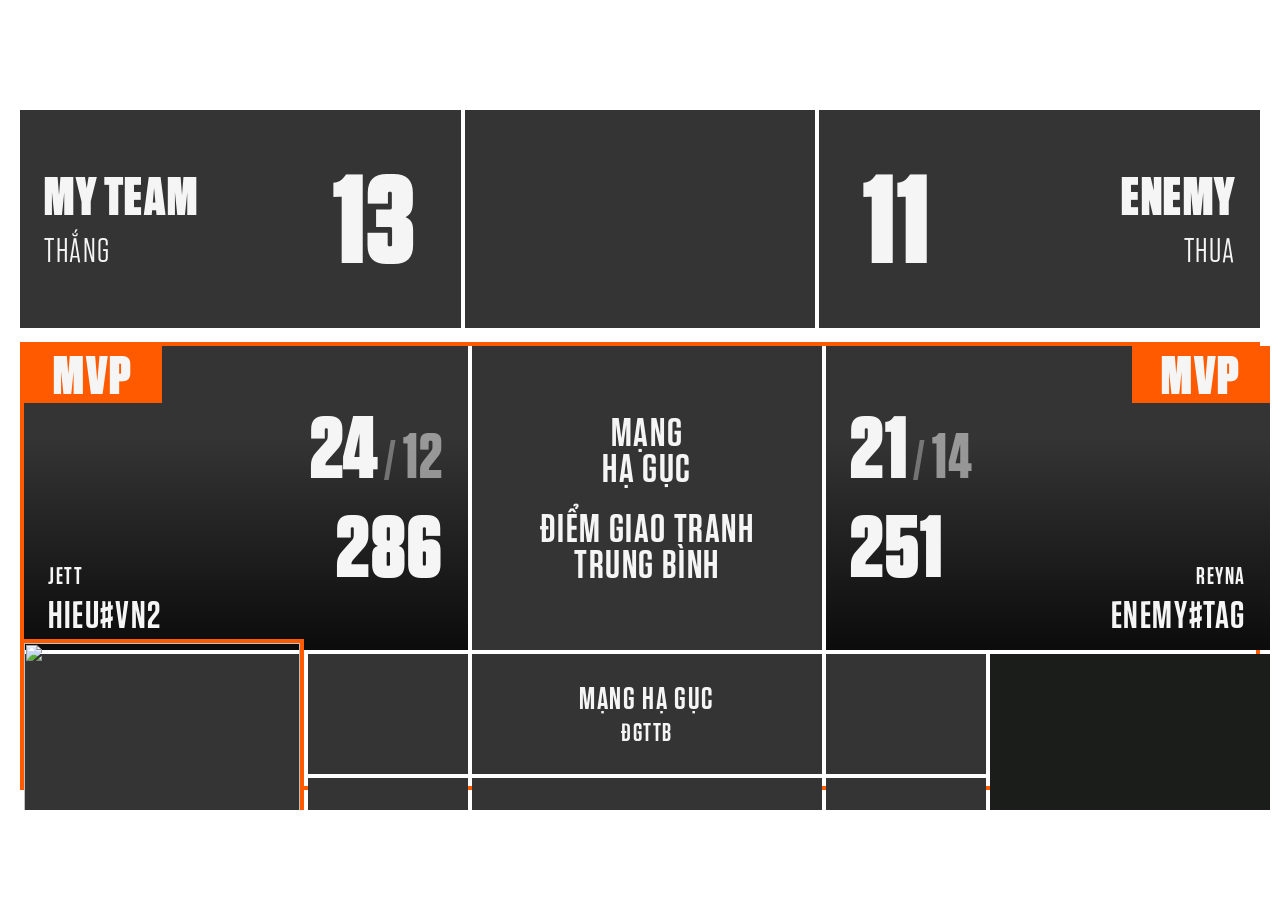
==== commit 80d25ee4: "feat: add custom template" ====
--- a/preview.html
+++ b/preview.html
@@ -224,10 +224,9 @@
           </div>
         </article>
 
-        <!-- ── Right map panel (rows 2–5) ────────────── -->
+        <!-- ── Right sponsor panel (rows 2–5) ───────── -->
         <aside class="cell map-panel right">
-          <img class="map-art" data-bind-img="mapImageRight" src="" alt="" />
-          <div class="map-name-label" data-bind="mapNameRight">MAP</div>
+          <img class="sponsor-art" data-bind-img="sponsorImage" src="" alt="" />
         </aside>
 
       </section>
--- a/static/css/overlay.css
+++ b/static/css/overlay.css
@@ -41,6 +41,10 @@
   --black:        #050505;
   --line:         4px;
   --font-overlay: "Tungsten";
+  --header-text:   #f5f5f5;
+  --body-text:     #f5f5f5;
+  --header-bg-rgb: 52, 52, 52;
+  --header-bg-a:   1;
 }
 
 /* shorthand helpers used throughout */
@@ -85,7 +89,7 @@
 .score-header {
   height: 218px;
   /* background: rgba(var(--primary-rgb), var(--primary-a)); */
-  color: var(--white);
+  color: var(--header-text);
   display: grid;
   grid-template-columns: 280px 1fr 350px 1fr 280px;
   align-items: center;
@@ -94,7 +98,7 @@
 
 .team-block {
   height: 100%;
-  background: rgba(var(--cell-rgb), var(--cell-a));
+  background: rgba(var(--header-bg-rgb), var(--header-bg-a));
   display: flex;
   align-items: center;
   gap: 20px;
@@ -138,7 +142,7 @@
 
 .league-center {
   height: 100%;
-  background: rgba(var(--cell2-rgb), var(--cell2-a));
+  background: rgba(var(--header-bg-rgb), var(--header-bg-a));
   display: flex;
   flex-direction: column;
   align-items: center;
@@ -232,13 +236,13 @@
 
 .player-name-small {
   font-size: 24px; line-height: 0.95;
-  color: var(--white);
+  color: var(--body-text);
   white-space: nowrap; overflow: hidden; text-overflow: ellipsis;
 }
 .player-name-large {
   margin-top: 10px;
   font-size: 38px; line-height: 0.9;
-  color: var(--white);
+  color: var(--body-text);
   white-space: nowrap; overflow: hidden; text-overflow: ellipsis;
 }
 
@@ -270,16 +274,16 @@
 
 .stat-val {
   font-size: 88px; font-weight: 900;
-  line-height: 0.85; color: var(--white);
+  line-height: 0.85; color: var(--body-text);
 }
 .stat-sep {
   font-size: 52px; font-weight: 700;
-  color: var(--white); opacity: 0.35;
+  color: var(--body-text); opacity: 0.35;
   line-height: 0.85;
 }
 .stat-deaths {
   font-size: 64px; font-weight: 700;
-  color: var(--white); opacity: 0.52;
+  color: var(--body-text); opacity: 0.52;
   line-height: 0.85;
 }
 
@@ -291,7 +295,7 @@
   align-items: center;
   justify-content: center;
   background: rgba(var(--cell-rgb), var(--cell-a));
-  color: var(--white);
+  color: var(--body-text);
 }
 .mvp-label-list {
   display: flex;
@@ -334,17 +338,30 @@
   border-top: var(--line) solid rgba(var(--primary-rgb), var(--primary-a));
   border-left: var(--line) solid rgba(var(--primary-rgb), var(--primary-a));
 }
+
+.sponsor-art {
+  position: absolute;
+  inset: 0;
+  width: 100%;
+  height: 100%;
+  object-fit: contain;
+  object-position: center;
+  padding: 24px;
+  border-top: var(--line) solid rgba(var(--primary-rgb), var(--primary-a));
+  border-left: var(--line) solid rgba(var(--primary-rgb), var(--primary-a));
+  box-sizing: border-box;
+  z-index: 9;
+}
+.sponsor-art:not([src]), .sponsor-art[src=""] { display: none; }
 .map-name-label {
   position: absolute;
   bottom: 0; 
   left: 0; 
-  right: 0;
   padding: 10px 14px;
-  font-size: 26px; 
+  font-size: 30px; 
   font-weight: 700;
   color: var(--white);
-  background: linear-gradient(transparent, rgba(0,0,0,0.65));
-  text-align: center;
+  background: rgba(var(--primary-rgb), var(--primary-a));
   z-index: 10;
 }
 
@@ -374,7 +391,7 @@
 
 .row-num {
   white-space: nowrap; flex-shrink: 0;
-  font-weight: 700; line-height: 0.9; color: var(--white);
+  font-weight: 700; line-height: 0.9; color: var(--body-text);
 }
 .row-line:first-child .row-num { 
   font-size: 28px; 
@@ -390,13 +407,13 @@
 
 .round-row .sub {
   font-size: 21px; line-height: 0.9;
-  color: var(--white); opacity: 0.95;
+  color: var(--body-text); opacity: 0.95;
   white-space: nowrap; overflow: hidden; text-overflow: ellipsis;
   flex: 1; min-width: 0;
 }
 .round-row .main {
   font-size: 30px; line-height: 0.9;
-  color: var(--white);
+  color: var(--body-text);
   white-space: nowrap; overflow: hidden; text-overflow: ellipsis;
   flex: 1; min-width: 0;
 }
@@ -422,7 +439,7 @@
   display: grid; place-items: center;
   text-align: center;
   background: rgba(var(--cell-rgb), var(--cell-a));
-  color: var(--white);
+  color: var(--body-text);
   padding: 10px 16px;
 }
 .round-center .label { font-size: 31px; line-height: 0.9; }
